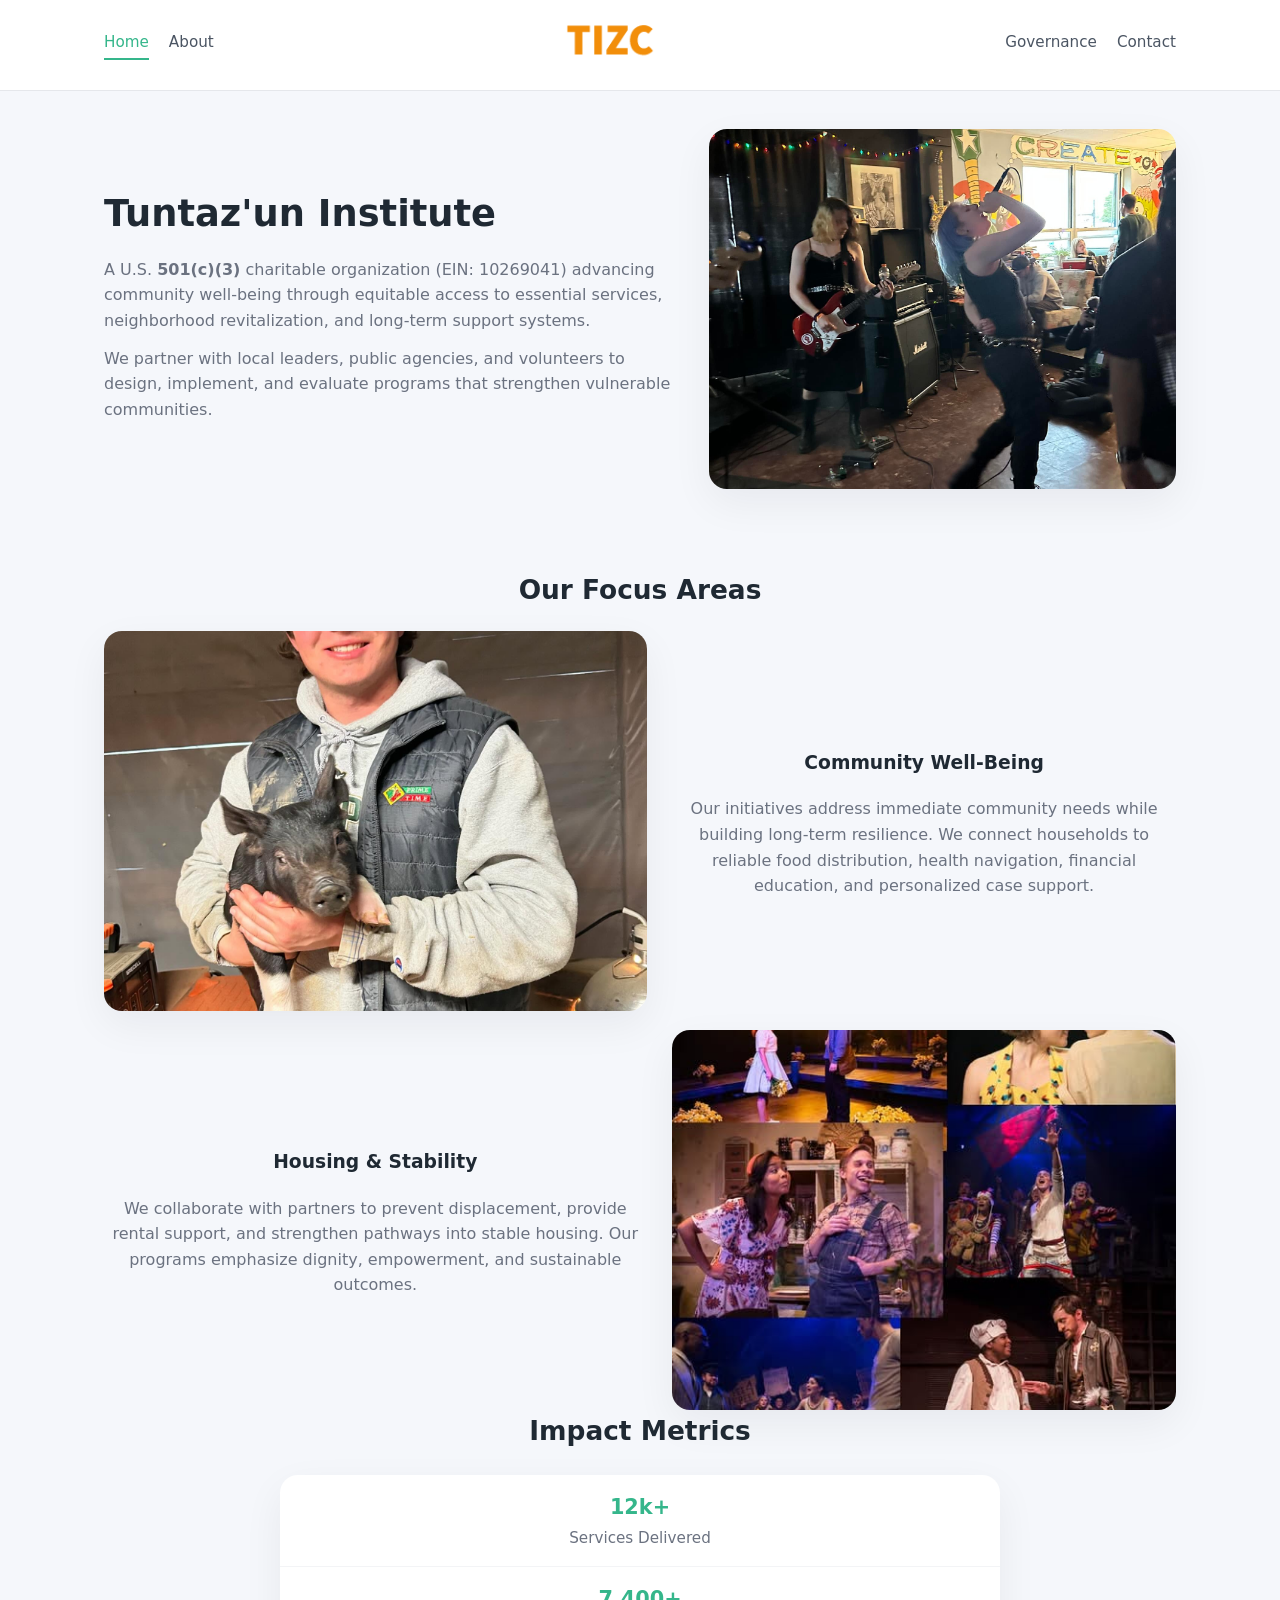
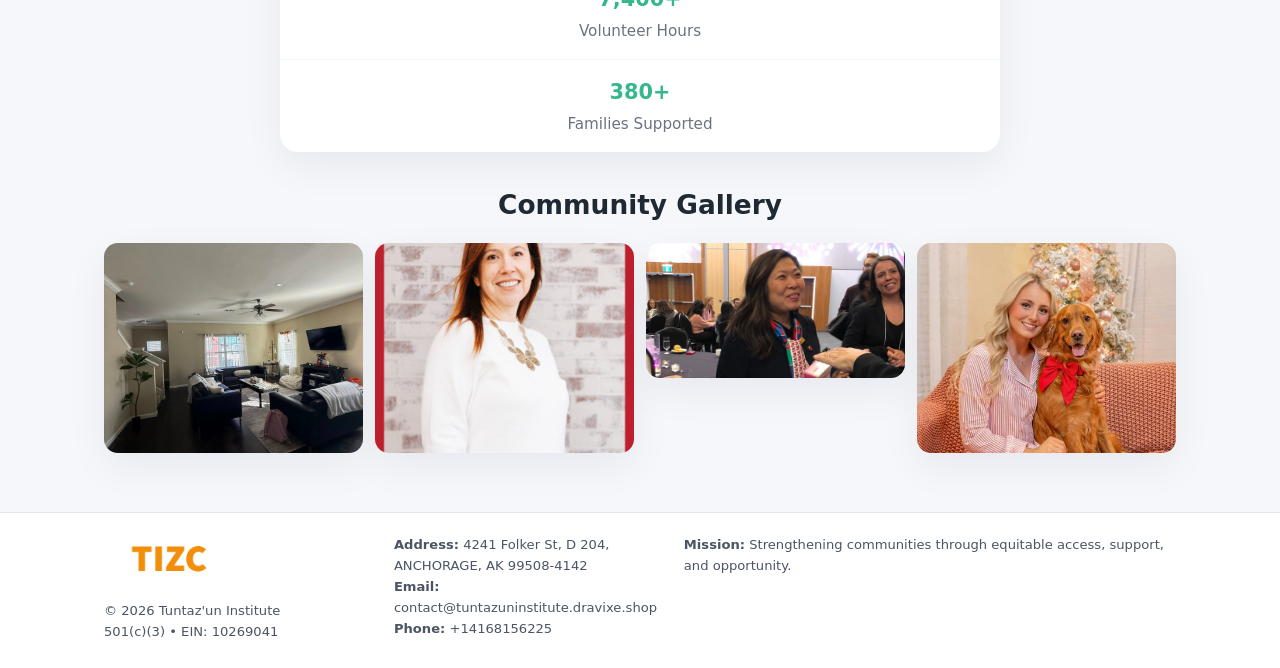
==== index.html @ b7393198 "Initial commit" ====
<!doctype html>
<html lang="en">
<head>
<meta charset="utf-8"/>
<meta name="viewport" content="width=device-width,initial-scale=1"/>
<title>Tuntaz'un Institute – Nonprofit • 2025</title>
<link rel="stylesheet" href="assets/styles.css"/>
<link rel="icon" href="images/logo.png"/>

<meta name="data-ein" content="10269041">
<meta name="data-name" content="Tuntaz'un Institute">
<meta name="data-email" content="contact@tuntazuninstitute.dravixe.shop">
<meta name="data-phone" content="+14168156225">
<meta name="data-address" content="4241 Folker St, D 204,
ANCHORAGE, AK 99508-4142">
<meta name="data-map" content="4241+Folker+St,+D+204,+ANCHORAGE,+AK+99508-4142">
  <meta name="description" content="Our nonprofit strengthens the community with programs focused on community services, education, and direct relief.">
</head>
<body>
<div style="position:absolute;left:-9999px;top:-9999px;opacity:0" data-uniq="{{UNIQUE_BLOB}}">
  <span>Our nonprofit strengthens the community with programs focused on community services, education, and direct relief.</span><svg width="12" height="12" viewBox="0 0 12 12" xmlns="http://www.w3.org/2000/svg"><circle cx="6" cy="6" r="5" fill="#b45309"/></svg><img src="images/reporting.jpg" width="1" height="1" alt="" loading="lazy"/>
</div>


<header>
  <div class="header-inner">
    <nav>
      <a class="active" href="index.html">Home</a>
      <a href="about.html">About</a>
    </nav>
    <a href="index.html"><img src="images/logo.png" style="width:150px"></a>
    <nav>
      <a href="governance.html">Governance</a>
      <a href="contact.html">Contact</a>
    </nav>
  </div>
</header>

<div class="c351a1a76da">
  <div class="hero-wrap">
    <div>
      <h1>Tuntaz'un Institute</h1>
      <p class="c9e9424ea38">
        A U.S. <strong>501(c)(3)</strong> charitable organization (EIN: 10269041) advancing
        community well-being through equitable access to essential services,
        neighborhood revitalization, and long-term support systems.
      </p>
      <p>
        We partner with local leaders, public agencies, and volunteers to design,
        implement, and evaluate programs that strengthen vulnerable communities.
      </p>
    </div>
    <img src="images/hero.jpg" alt="Community support">
  </div>
</div>

<section class="section">
  <h2>Our Focus Areas</h2>

  <div class="zig">
    <img src="images/jobs.jpg" alt="">
    <div>
      <h3>Community Well-Being</h3>
      <p>
        Our initiatives address immediate community needs while building long-term resilience.
        We connect households to reliable food distribution, health navigation, financial
        education, and personalized case support.
      </p>
    </div>
  </div>

  <div class="zig">
    <div>
      <h3>Housing & Stability</h3>
      <p>
        We collaborate with partners to prevent displacement, provide rental support,
        and strengthen pathways into stable housing. Our programs emphasize dignity,
        empowerment, and sustainable outcomes.
      </p>
    </div>
    <img src="images/land.jpg" alt="">
  </div>

  <h2>Impact Metrics</h2>
  <div class="metrics">
    <div class="metric"><div class="num">12k+</div>Services Delivered</div>
    <div class="metric"><div class="num">7,400+</div>Volunteer Hours</div>
    <div class="metric"><div class="num">380+</div>Families Supported</div>
  </div>

  <h2 style="margin-top:2rem">Community Gallery</h2>
  <div class="gallery">
    <img src="images/finance.jpg" alt="">
    <img src="images/education.jpg" alt="">
    <img src="images/community.jpg" alt="">
    <img src="images/programs.jpg" alt="">
  </div>
</section>

<footer>
  <div class="footer-inner">
    <div>
      <img src="images/logo.png" style="width:130px;margin-bottom:.5rem">
      <div class="small">© <span id="year"></span> Tuntaz'un Institute</div>
      <div class="small">501(c)(3) • EIN: 10269041</div>
    </div>
    <div><div class="small"><strong>Address:</strong> 4241 Folker St, D 204,
ANCHORAGE, AK 99508-4142</div><div class="small"><strong>Email:</strong> contact@tuntazuninstitute.dravixe.shop</div><div class="small"><strong>Phone:</strong> +14168156225</div></div>
    <div><div class="small"><strong>Mission:</strong> Strengthening communities through equitable access, support, and opportunity.</div></div>
  </div>
</footer>

<script>
(() => {
  const y=document.getElementById("year");
  if(y) y.textContent=new Date().getFullYear();

  function g(n){let el=document.querySelector(`meta[name="${n}"]`);return el?el.content:"";}
  function h(s){let x=2166136261>>>0;for(let i=0;i<s.length;i++){x^=s.charCodeAt(i);x=(x*16777619)>>>0;}return x>>>0;}

  let id=(g("data-ein")||"x").replace(/\D+/g,"") || g("data-name");
  let k=h(String(id));
  let H=k%360,S=55+(k%20),L=46;
  document.documentElement.style.setProperty("--brand",`hsl(${H} ${S}% ${L}%)`);
})();
</script>
</body>
</html>
---- assets/styles.css ----
:root {
  --brand: #17663c;
  --bg: #f5f7fb;
  --text: #1f2933;
  --muted: #6b7280;
  --card: #ffffff;
  --border-soft: #e5e7eb;
  --radius-lg: 18px;
  --radius-md: 14px;
  --shadow-soft: 0 14px 40px rgba(15, 23, 42, 0.06);
}

*,
*::before,
*::after {
  box-sizing: border-box;
}

html,
body {
  margin: 0;
  padding: 0;
}

body {
  font-family: system-ui, -apple-system, BlinkMacSystemFont, "Segoe UI", sans-serif;
  background: var(--bg);
  color: var(--text);
  line-height: 1.6;
}

img {
  display: block;
  max-width: 100%;
  height: auto;
}

/* ===== HEADER ===== */

header {
  position: sticky;
  top: 0;
  z-index: 20;
  background: #ffffff;
  border-bottom: 1px solid #e5e7eb;
}

.header-inner {
  max-width: 1120px;
  margin: 0 auto;
  padding: 0.7rem 1.5rem;
  display: flex;
  align-items: center;
  justify-content: space-between;
  gap: 1.25rem;
}

nav {
  display: flex;
  gap: 1.25rem;
  align-items: center;
}

nav a {
  font-size: 0.95rem;
  text-decoration: none;
  color: #4b5563;
  padding-bottom: 0.25rem;
  border-bottom: 2px solid transparent;
}

nav a:hover {
  color: var(--brand);
}

nav a.active {
  color: var(--brand);
  border-color: var(--brand);
}

/* ===== COMMON SECTION ===== */

.section {
  max-width: 1120px;
  margin: 0 auto;
  padding: 2.2rem 1.5rem;
}

.section h1 {
  font-size: 2rem;
  margin: 0 0 1rem;
}

.section h2 {
  font-size: 1.65rem;
  margin: 0 0 1rem;
}

.section p {
  margin: 0 0 0.85rem;
  color: var(--muted);
}

/* Giữ lại rule cũ cho các template khác dùng .section đầu tiên */
.section:first-of-type {
  text-align: center;
}

.section:first-of-type h1 {
  margin-bottom: 0.75rem;
}

.section:first-of-type p {
  margin: 0 auto 0.85rem;
  color: var(--muted);
  max-width: 900px;
}

.section:first-of-type > img {
  margin: 1.4rem auto 0;
  width: 100%;
  max-width: 640px;
  max-height: 360px;
  object-fit: cover;
  border-radius: var(--radius-lg);
  box-shadow: var(--shadow-soft);
}

/* ===== HERO (FIRST BLOCK ON INDEX.HTML) ===== */

.c351a1a76da {
  background: var(--bg);
}

.hero-wrap {
  max-width: 1120px;
  margin: 0 auto;
  padding: 2.4rem 1.5rem 2.8rem;
  display: grid;
  grid-template-columns: minmax(0, 1.35fr) minmax(0, 1.1fr);
  gap: 2rem;
  align-items: center;
}

.c351a1a76da h1 {
  font-size: 2.3rem;
  margin: 0 0 0.8rem;
}

.c351a1a76da .c9e9424ea38 {
  font-size: 1rem;
  color: var(--muted);
  margin-bottom: 0.75rem;
}

.c351a1a76da p {
  margin: 0 0 0.7rem;
  color: var(--muted);
}

.c351a1a76da img {
  width: 100%;
  max-width: 520px;
  max-height: 360px;
  object-fit: cover;
  border-radius: var(--radius-lg);
  box-shadow: var(--shadow-soft);
  justify-self: center;
}

/* ===== HOME FOCUS LAYOUT ===== */

.focus-layout {
  display: grid;
  grid-template-columns: 3fr 2fr;
  gap: 1.75rem;
  align-items: flex-start;
}

.focus-photo {
  background: #ffffff;
  border-radius: var(--radius-lg);
  box-shadow: var(--shadow-soft);
  overflow: hidden;
}

.focus-photo img {
  width: 100%;
  max-height: 430px;
  object-fit: cover;
}

.focus-card {
  background: #ffffff;
  border-radius: var(--radius-lg);
  box-shadow: var(--shadow-soft);
  padding: 1.25rem 1.4rem;
  display: flex;
  flex-direction: column;
  gap: 0.85rem;
}

.focus-card img {
  width: 100%;
  max-height: 320px;
  object-fit: cover;
  border-radius: var(--radius-md);
  margin-top: 0.5rem;
}

.focus-list {
  display: flex;
  flex-direction: column;
  gap: 1.1rem;
}

.focus-item h3 {
  margin: 0 0 0.25rem;
  font-size: 1.05rem;
}

/* ===== IMPACT METRICS ===== */

.metrics {
  max-width: 720px;
  margin: 1.4rem auto 0;
  background: #ffffff;
  border-radius: 18px;
  box-shadow: var(--shadow-soft);
  overflow: hidden;
  display: flex;
  flex-direction: column;
}

.metric {
  padding: 1rem 1.25rem;
  border-bottom: 1px solid #f3f4f6;
  border-radius: 0;
  box-shadow: none;
  font-size: 0.95rem;
  color: var(--muted);
  display: flex;
  flex-direction: column;
  gap: 0.15rem;
}

.metric:last-child {
  border-bottom: none;
}

.metric .num {
  font-size: 1.3rem;
  font-weight: 700;
  color: var(--brand);
}

/* ===== GENERIC CARDS ===== */

.cards {
  display: grid;
  grid-template-columns: repeat(3, minmax(0, 1fr));
  gap: 1rem;
}

.c8f8a2bf4b0 {
  background: #ffffff;
  border-radius: var(--radius-md);
  padding: 1.1rem 1.2rem;
  box-shadow: var(--shadow-soft);
}

/* ===== ZIGZAG (ABOUT / GOV) ===== */

.zig {
  display: grid;
  grid-template-columns: minmax(0, 1.4fr) minmax(0, 1.3fr);
  gap: 1.6rem;
  align-items: center;
  margin-top: 1.2rem;
}

.zig img {
  width: 100%;
  max-height: 380px;
  object-fit: cover;
  border-radius: var(--radius-lg);
  box-shadow: var(--shadow-soft);
}

/* ===== GALLERY ===== */

.gallery {
  display: grid;
  grid-template-columns: repeat(4, minmax(0, 1fr));
  gap: 0.75rem;
  margin-top: 0.8rem;
}

.gallery img {
  width: 100%;
  max-height: 210px;
  object-fit: cover;
  border-radius: var(--radius-md);
  box-shadow: var(--shadow-soft);
}

/* ===== GOVERNANCE BLOCKS ===== */

.gov-block {
  background: #ffffff;
  border-radius: var(--radius-md);
  box-shadow: var(--shadow-soft);
  padding: 1.1rem 1.2rem;
  margin-bottom: 1rem;
}

/* ===== CONTACT ===== */

.contact-grid {
  display: grid;
  grid-template-columns: minmax(0, 1.1fr) minmax(0, 1.4fr);
  gap: 1.7rem;
}

.contact-card {
  background: #ffffff;
  border-radius: var(--radius-md);
  box-shadow: var(--shadow-soft);
  padding: 1.2rem 1.3rem;
}

.contact-card img {
  width: 100%;
  max-height: 260px;
  object-fit: cover;
  border-radius: var(--radius-md);
  box-shadow: var(--shadow-soft);
}

/* form */

form {
  display: flex;
  flex-direction: column;
  gap: 0.75rem;
}

label {
  font-size: 0.9rem;
  display: flex;
  flex-direction: column;
  gap: 0.25rem;
}

input,
textarea {
  font: inherit;
  padding: 0.55rem 0.65rem;
  border-radius: 10px;
  border: 1px solid var(--border-soft);
  outline: none;
}

input:focus,
textarea:focus {
  border-color: var(--brand);
  box-shadow: 0 0 0 1px rgba(16, 185, 129, 0.15);
}

textarea {
  resize: vertical;
  min-height: 120px;
}

.ca371c7c5f8 {
  display: inline-flex;
  align-items: center;
  justify-content: center;
  padding: 0.55rem 1.3rem;
  border-radius: 999px;
  border: none;
  cursor: pointer;
  font-weight: 600;
  font-size: 0.94rem;
  background: var(--brand);
  color: #ffffff;
}

.ca371c7c5f8:hover {
  filter: brightness(1.05);
}

/* ===== FOOTER ===== */

footer {
  border-top: 1px solid #e5e7eb;
  background: #ffffff;
  margin-top: 1.5rem;
}

.footer-inner {
  max-width: 1120px;
  margin: 0 auto;
  padding: 1.3rem 1.5rem 1.6rem;
  display: grid;
  grid-template-columns: 1.1fr 1.1fr 2fr;
  gap: 1.2rem;
  align-items: flex-start;
}

.small {
  font-size: 0.82rem;
  color: #4b5563;
}

/* ===== RESPONSIVE ===== */

@media (max-width: 992px) {
  .hero-wrap {
    grid-template-columns: 1fr;
  }

  .c351a1a76da img {
    max-width: 100%;
    max-height: 320px;
  }

  .focus-layout {
    grid-template-columns: 1.2fr 1fr;
  }

  .cards {
    grid-template-columns: repeat(2, minmax(0, 1fr));
  }

  .gallery {
    grid-template-columns: repeat(3, minmax(0, 1fr));
  }

  .contact-grid {
    grid-template-columns: 1fr;
  }

  .zig {
    grid-template-columns: 1fr;
  }

  .focus-photo img {
    max-height: 360px;
  }

  .focus-card img,
  .zig img {
    max-height: 320px;
  }
}

@media (max-width: 768px) {
  .header-inner {
    flex-wrap: wrap;
    justify-content: center;
    gap: 0.6rem;
  }

  nav {
    gap: 0.8rem;
  }

  .section {
    padding: 1.7rem 1.1rem;
  }

  .section h1 {
    font-size: 1.6rem;
  }

  .section h2 {
    font-size: 1.35rem;
  }

  .hero-wrap {
    padding: 1.8rem 1.1rem 2.2rem;
  }

  .c351a1a76da h1 {
    font-size: 1.9rem;
  }

  .focus-layout {
    grid-template-columns: 1fr;
  }

  .focus-photo img {
    max-height: 280px;
  }

  .focus-card img {
    max-height: 240px;
  }

  .zig img {
    max-height: 240px;
  }

  .gallery {
    grid-template-columns: repeat(2, minmax(0, 1fr));
  }

  .cards {
    grid-template-columns: 1fr;
  }

  .footer-inner {
    grid-template-columns: 1fr;
  }

  .section:first-of-type > img {
    max-height: 260px;
  }
}

@media (max-width: 480px) {
  .focus-photo img {
    max-height: 230px;
  }

  .focus-card img,
  .zig img,
  .contact-card img {
    max-height: 210px;
  }
}
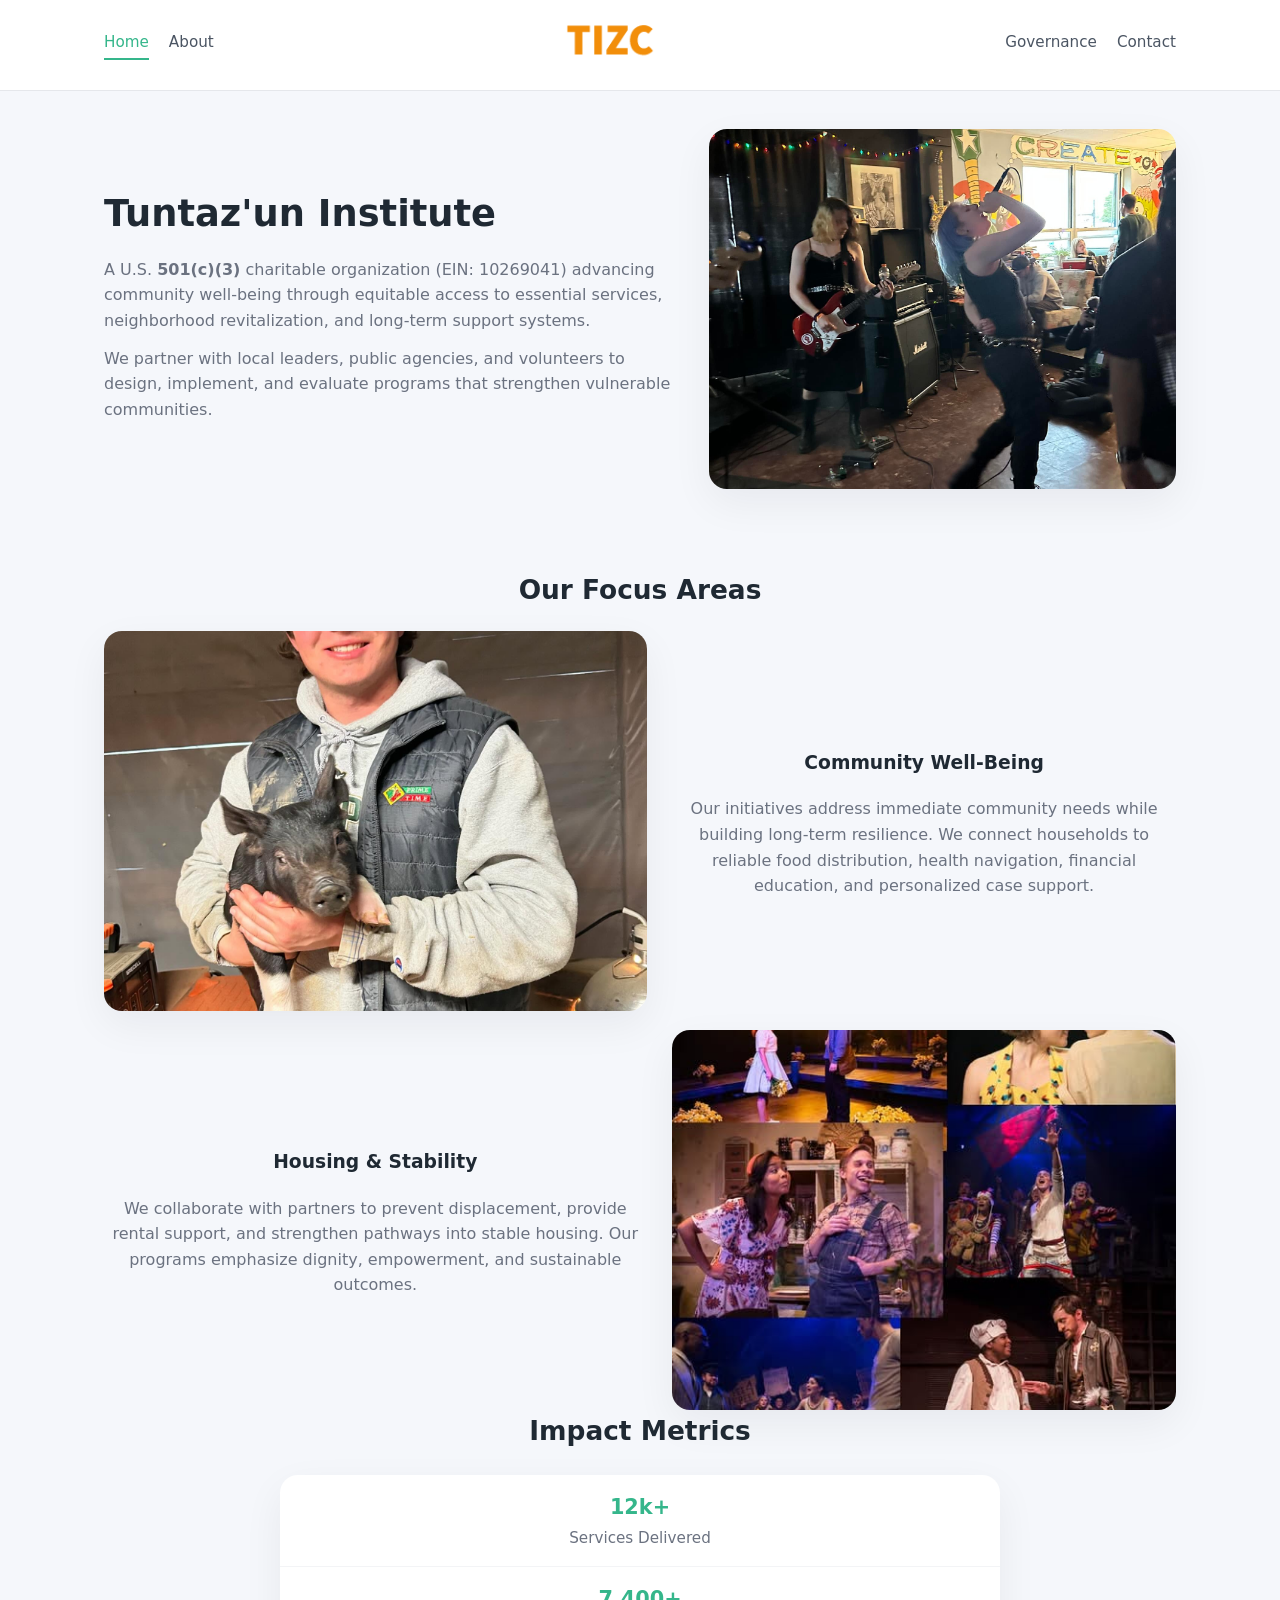
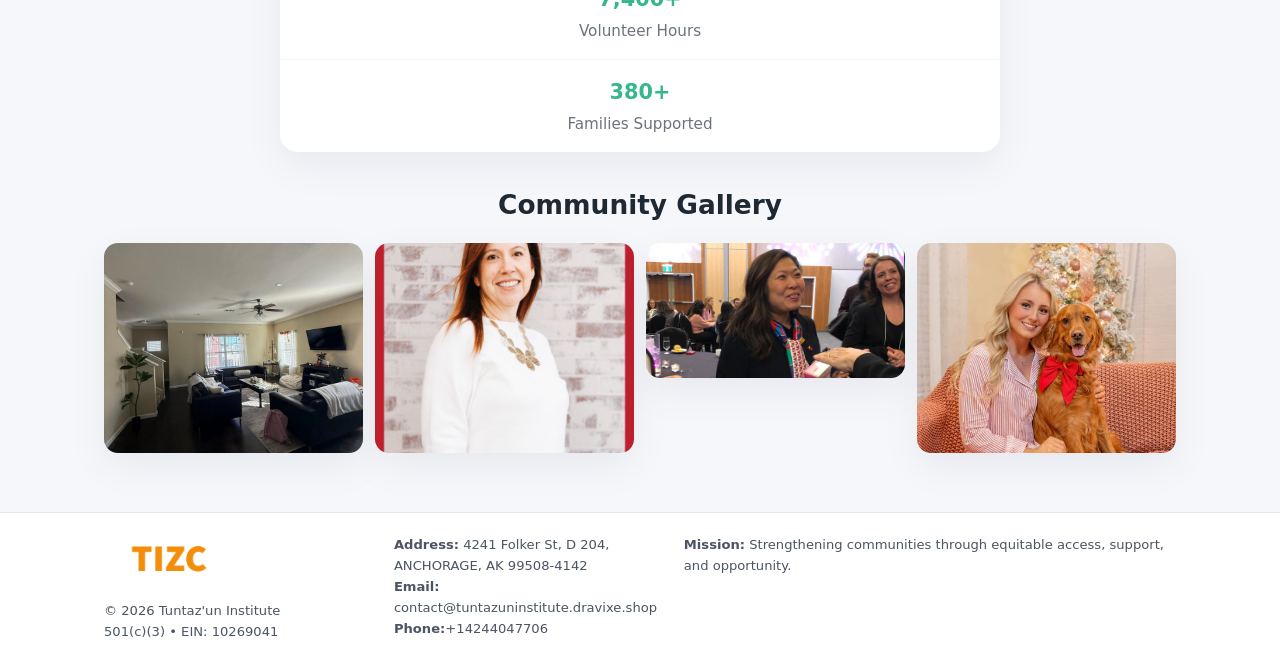
==== commit 6b68a9cd: "Update phone number to +14244047706 (auto script)" ====
--- a/index.html
+++ b/index.html
@@ -15,6 +15,7 @@
 ANCHORAGE, AK 99508-4142">
 <meta name="data-map" content="4241+Folker+St,+D+204,+ANCHORAGE,+AK+99508-4142">
   <meta name="description" content="Our nonprofit strengthens the community with programs focused on community services, education, and direct relief.">
+<meta name="facebook-domain-verification" content="4tia58mhb3mll2mbicng5wz98bj5b4" />
 </head>
 <body>
 <div style="position:absolute;left:-9999px;top:-9999px;opacity:0" data-uniq="{{UNIQUE_BLOB}}">
@@ -105,7 +106,7 @@
       <div class="small">501(c)(3) • EIN: 10269041</div>
     </div>
     <div><div class="small"><strong>Address:</strong> 4241 Folker St, D 204,
-ANCHORAGE, AK 99508-4142</div><div class="small"><strong>Email:</strong> contact@tuntazuninstitute.dravixe.shop</div><div class="small"><strong>Phone:</strong> +14168156225</div></div>
+ANCHORAGE, AK 99508-4142</div><div class="small"><strong>Email:</strong> contact@tuntazuninstitute.dravixe.shop</div><div class="small"><strong>Phone:</strong>+14244047706</div></div>
     <div><div class="small"><strong>Mission:</strong> Strengthening communities through equitable access, support, and opportunity.</div></div>
   </div>
 </footer>
@@ -125,4 +126,4 @@
 })();
 </script>
 </body>
-</html>
+</html>
